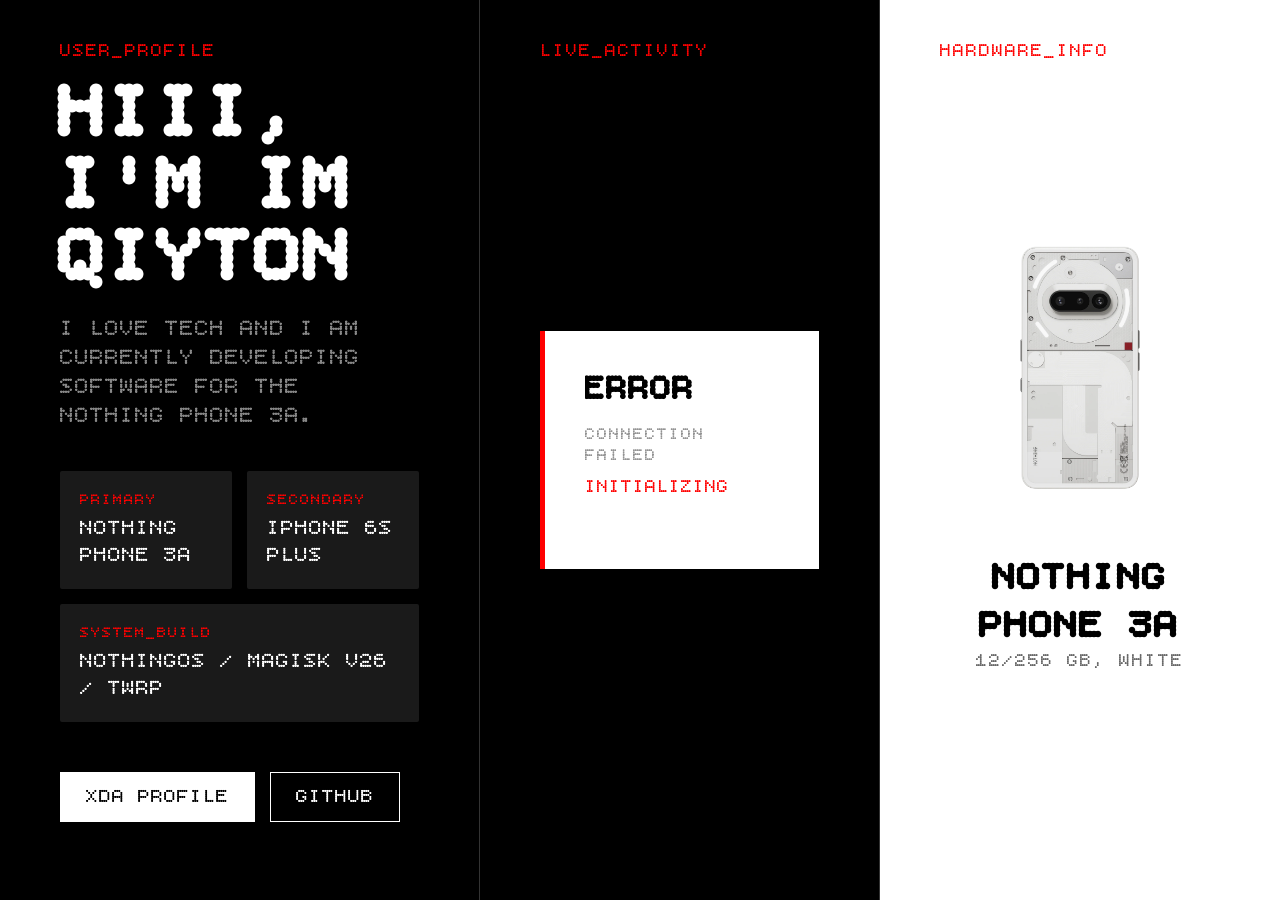
==== index.html @ 8539b096 "Add files via upload" ====
<!DOCTYPE html>
<html lang="en">
<head>
    <meta charset="UTF-8">
    <meta name="viewport" content="width=device-width, initial-scale=1.0">
    <title>IM QIYTON | NOTHING OS</title>
    <link rel="stylesheet" href="ui/style.css">
</head>
<body>

    <div class="dashboard">
        <section class="panel left-panel">
            <div class="header">
                <span class="dot-matrix color-red">USER_PROFILE</span>
            </div>
            <div class="content">
                <h1 class="title">Hiii, I'm Im qiyton</h1>
                <p class="subtitle">I love tech and I am currently developing software for the Nothing Phone 3a.</p>
                
                <div class="spec-grid">
                    <div class="spec-box">
                        <label>PRIMARY</label>
                        <p>Nothing Phone 3a</p>
                    </div>
                    <div class="spec-box">
                        <label>SECONDARY</label>
                        <p>iPhone 6s Plus</p>
                    </div>
                    <div class="spec-box full-width">
                        <label>SYSTEM_BUILD</label>
                        <p>NothingOS / Magisk v26 / TWRP</p>
                    </div>
                </div>

                <div class="actions">
                    <a href="https://xdaforums.com/m/mewqiyton.13293705/" target="_blank" class="btn btn-white">XDA PROFILE</a>
                    <a href="https://github.com/newqiyton" target="_blank" class="btn btn-outline">GITHUB</a>
                </div>
            </div>
        </section>

        <section class="panel center-panel">
            <div class="header">
                <span class="dot-matrix color-red">LIVE_ACTIVITY</span>
            </div>
            <div class="content v-center">
                <div class="project-card spotify-card">
                    <h2 class="project-title" id="track-name">FETCHING...</h2>
                    <p class="tag" id="artist-name">SYNCING DATA</p>
                    <div class="status pulse" id="listening-status">INITIALIZING</div>
                    
                    <a href="#" target="_blank" class="download-link" id="spotify-url" style="display: none;">
                        VIEW ON SPOTIFY <span>→</span>
                    </a>
                </div>
            </div>
        </section>

        <section class="panel right-panel">
            <div class="header">
                <span class="dot-matrix color-red">HARDWARE_INFO</span>
            </div>
            <div class="content v-center">
                <div class="phone-frame">
                    <img src="assets/nothing-phone-3a.png" alt="Nothing Phone 3a">
                </div>
                <div class="phone-footer">
                    <h3>Nothing Phone 3a</h3>
                    <p>12/256 GB, WHITE</p>
                </div>
            </div>
        </section>
    </div>

    <script>
        const DISCORD_ID = "1178054153830944812"; 

        async function updateSpotify() {
            try {
                const response = await fetch(`https://api.lanyard.rest/v1/users/${DISCORD_ID}`);
                const res = await response.json();
                
                if (res.success && res.data.listening_to_spotify) {
                    const spotify = res.data.spotify;

                    document.getElementById('track-name').innerText = spotify.song;
                    document.getElementById('artist-name').innerText = spotify.artist.replace(/;/g, ", ");
                    document.getElementById('listening-status').innerText = "NOW PLAYING";
                    
                    const spotifyLink = document.getElementById('spotify-url');
                    spotifyLink.href = `https://open.spotify.com/track/${spotify.track_id}`;
                    spotifyLink.style.display = "flex";
                } else {
                    document.getElementById('track-name').innerText = "SILENCE";
                    document.getElementById('artist-name').innerText = "NOTHING PLAYING";
                    document.getElementById('listening-status').innerText = "PAUSED";
                    document.getElementById('spotify-url').style.display = "none";
                }
            } catch (error) {
                console.error("Lanyard Error:", error);
                document.getElementById('track-name').innerText = "ERROR";
                document.getElementById('artist-name').innerText = "CONNECTION FAILED";
            }
        }

        updateSpotify();
        setInterval(updateSpotify, 3000);
    </script>
</body>
</html>
---- ui/style.css ----
@import url('https://fonts.googleapis.com/css2?family=Bitcount+Grid+Single&display=swap');

:root {
    --nothing-red: #FF0000;
    --nothing-black: #000000;
    --nothing-white: #FFFFFF;
    --nothing-gray: #1A1A1A;
    --font-dot: 'Bitcount Grid Single', monospace;
}

* {
    margin: 0;
    padding: 0;
    box-sizing: border-box;
}

body, html {
    height: 100vh;
    width: 100vw;
    background-color: var(--nothing-black);
    color: var(--nothing-white);
    font-family: var(--font-dot);
    overflow: hidden;
}

h1, h2, h3, p, a, label, span {
    font-family: var(--font-dot);
    text-transform: uppercase;
    letter-spacing: 1px;
}

.color-red { color: var(--nothing-red); }

.dashboard {
    display: grid;
    grid-template-columns: 1.2fr 1fr 1fr;
    height: 100vh;
    width: 100vw;
}

.panel {
    border-right: 1px solid #333;
    display: flex;
    flex-direction: column;
    padding: 60px;
    position: relative;
}

.panel:last-child { border-right: none; }

.header {
    position: absolute;
    top: 40px;
    left: 60px;
    font-size: 1.2rem;
}

.content {
    height: 100%;
    display: flex;
    flex-direction: column;
    justify-content: center;
}

.v-center {
    align-items: center;
    text-align: center;
}

.title {
    font-size: 5rem;
    line-height: 0.9;
    margin-bottom: 20px;
}

.subtitle {
    color: #888;
    font-size: 1.5rem;
    margin-bottom: 40px;
    max-width: 450px;
}

.spec-grid {
    display: grid;
    grid-template-columns: 1fr 1fr;
    gap: 15px;
    margin-bottom: 50px;
}

.spec-box {
    background: var(--nothing-gray);
    padding: 20px;
    border-radius: 2px;
}

.spec-box.full-width { grid-column: span 2; }

.spec-box label {
    display: block;
    font-size: 1rem;
    color: var(--nothing-red);
    margin-bottom: 5px;
}

.spec-box p { font-size: 1.4rem; }

.project-card {
    background: var(--nothing-white);
    color: var(--nothing-black);
    padding: 40px;
    width: 100%;
    text-align: left;
}

.project-title { font-size: 3.5rem; line-height: 1; }
.tag { font-size: 1.5rem; margin: 10px 0; color: #666; }
.status { font-size: 1.2rem; margin-bottom: 30px; color: var(--nothing-red); }

.download-link {
    display: flex;
    justify-content: space-between;
    align-items: center;
    background: var(--nothing-black);
    color: var(--nothing-white);
    text-decoration: none;
    padding: 20px;
    font-size: 1.5rem;
}

.right-panel { background-color: var(--nothing-white); color: var(--nothing-black); }

.phone-frame img {
    width: 100%;
    max-height: 55vh;
    object-fit: contain;
}

.phone-footer { margin-top: 40px; }
.phone-footer h3 { font-size: 2.5rem; }
.phone-footer p { font-size: 1.2rem; color: #666; }

.actions { display: flex; gap: 15px; }
.btn {
    padding: 12px 25px;
    text-decoration: none;
    font-size: 1.3rem;
    transition: 0.2s;
    border: 1px solid transparent;
}

.btn-white { background: var(--nothing-white); color: var(--nothing-black); }
.btn-outline { border: 1px solid var(--nothing-white); color: var(--nothing-white); }
.btn:hover { background: var(--nothing-red); color: white; border-color: var(--nothing-red); }

@media (max-width: 1100px) {
    .dashboard { grid-template-columns: 1fr; overflow-y: auto; }
    .panel { height: auto; padding: 100px 40px; border-right: none; border-bottom: 1px solid #333; }
    .title { font-size: 3.5rem; }
}
.spotify-card {
    transition: all 0.3s ease;
    border-left: 5px solid var(--nothing-red);
}

.pulse {
    animation: pulse-red 2s infinite;
}

@keyframes pulse-red {
    0% { opacity: 1; }
    50% { opacity: 0.4; }
    100% { opacity: 1; }
}

#track-name {

    font-size: 2.2rem; 
    line-height: 1.1;
    margin-bottom: 15px;

    display: -webkit-box;
    -webkit-line-clamp: 3;
    -webkit-box-orient: vertical;
    overflow: hidden;
    text-overflow: ellipsis;
}

#artist-name {
    font-size: 1.1rem;
    opacity: 0.7;
}
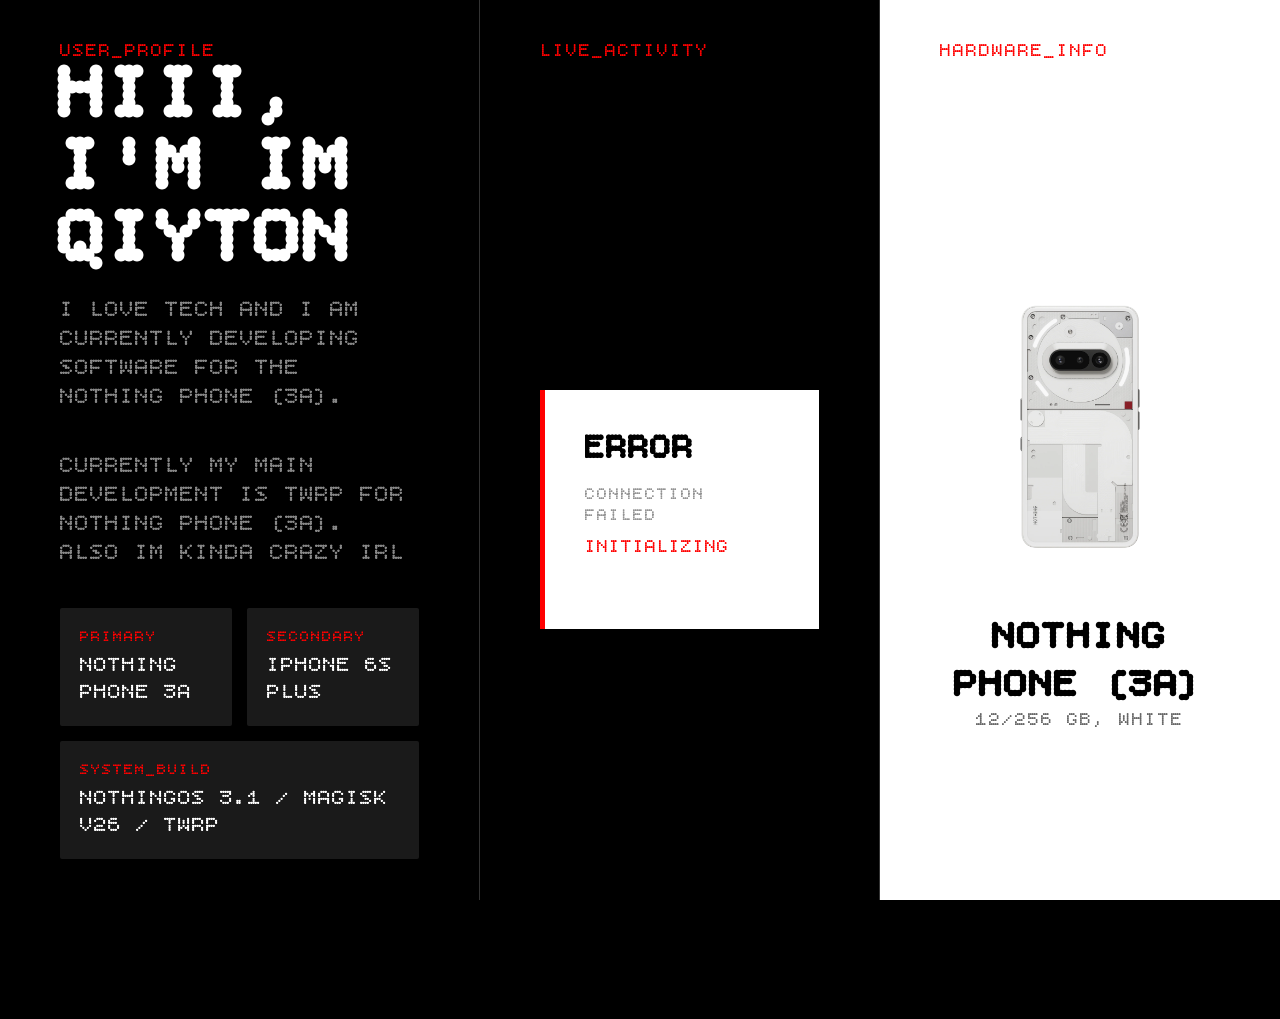
==== commit 5cbdac56: "Modify user profile and system build details Updated user profile and system build information." ====
--- a/index.html
+++ b/index.html
@@ -15,7 +15,8 @@
             </div>
             <div class="content">
                 <h1 class="title">Hiii, I'm Im qiyton</h1>
-                <p class="subtitle">I love tech and I am currently developing software for the Nothing Phone 3a.</p>
+                <p class="subtitle">I love tech and I am currently developing software for the Nothing Phone (3a).</p>
+                <p class="subtitle">Currently my main development is TWRP for Nothing Phone (3a). Also Im kinda crazy irl</p>
                 
                 <div class="spec-grid">
                     <div class="spec-box">
@@ -28,7 +29,7 @@
                     </div>
                     <div class="spec-box full-width">
                         <label>SYSTEM_BUILD</label>
-                        <p>NothingOS / Magisk v26 / TWRP</p>
+                        <p>NothingOS 3.1 / Magisk v26 / TWRP</p>
                     </div>
                 </div>
 
@@ -65,7 +66,7 @@
                     <img src="assets/nothing-phone-3a.png" alt="Nothing Phone 3a">
                 </div>
                 <div class="phone-footer">
-                    <h3>Nothing Phone 3a</h3>
+                    <h3>Nothing Phone (3a)</h3>
                     <p>12/256 GB, WHITE</p>
                 </div>
             </div>
@@ -107,4 +108,4 @@
         setInterval(updateSpotify, 3000);
     </script>
 </body>
-</html>+</html>
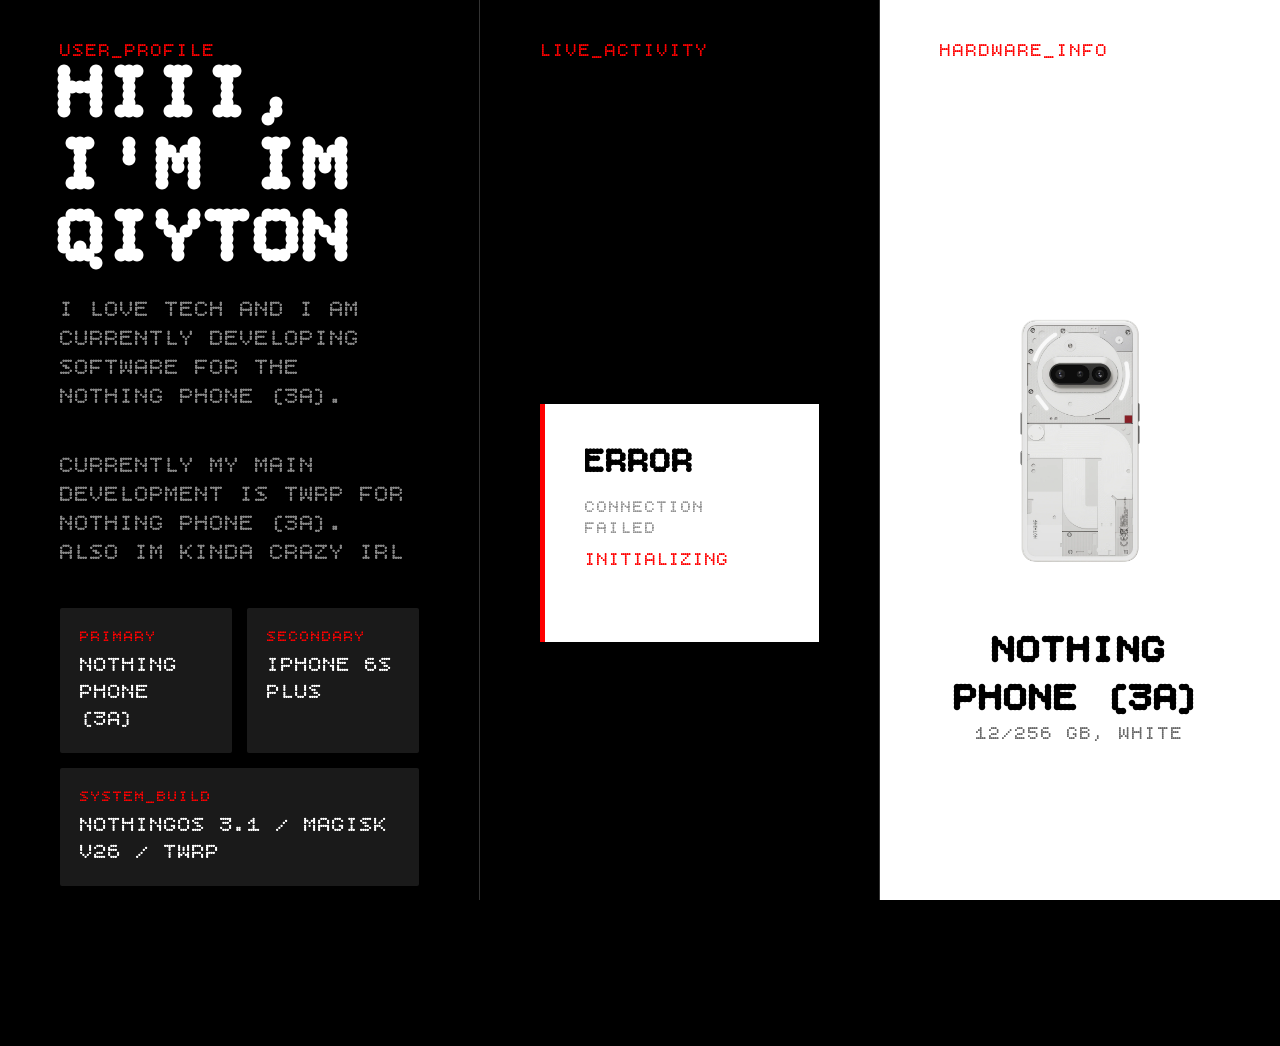
==== commit d7d7bdfe: "Fix HTML encoding issues in index.html" ====
--- a/index.html
+++ b/index.html
@@ -21,7 +21,7 @@
                 <div class="spec-grid">
                     <div class="spec-box">
                         <label>PRIMARY</label>
-                        <p>Nothing Phone 3a</p>
+                        <p>Nothing Phone (3a)</p>
                     </div>
                     <div class="spec-box">
                         <label>SECONDARY</label>
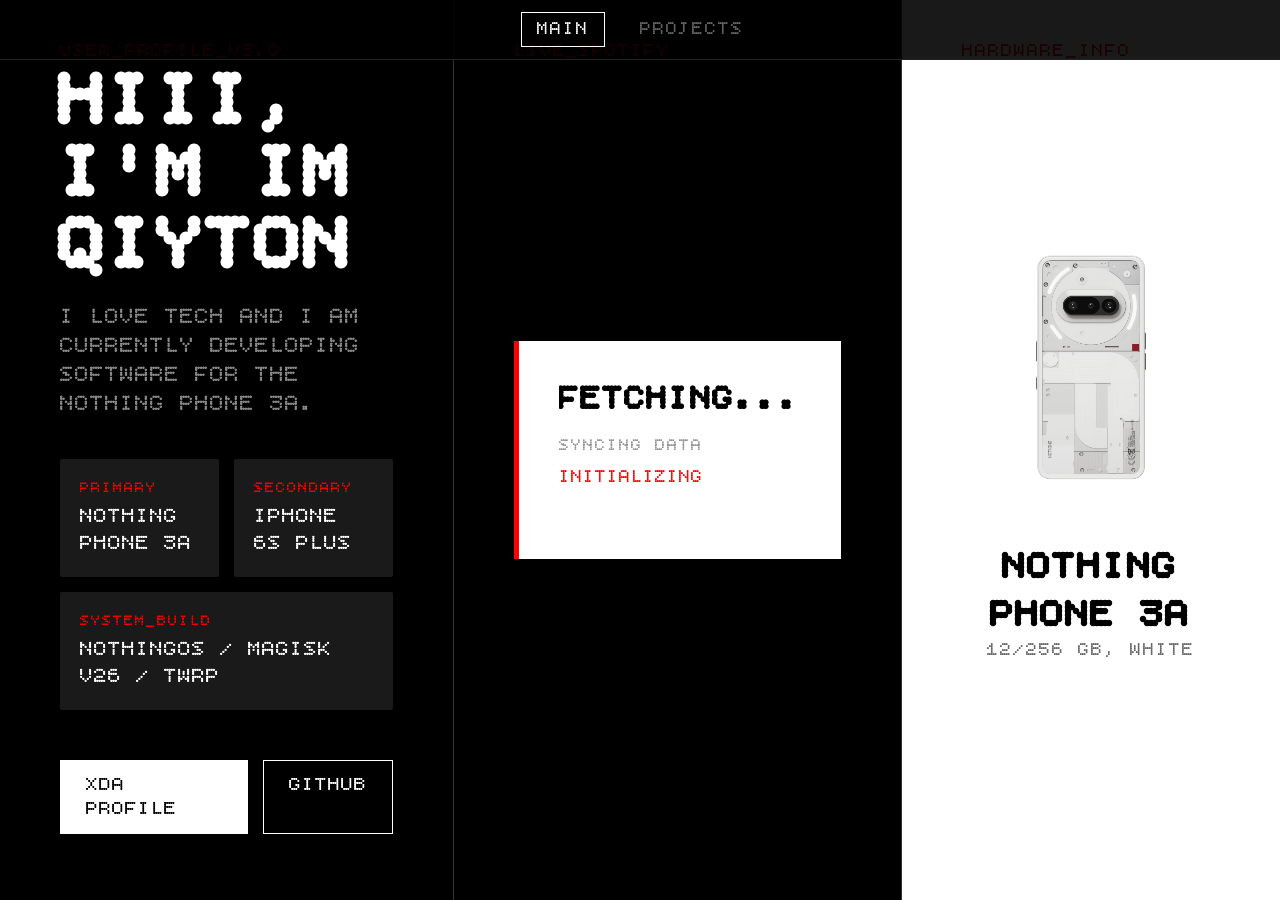
==== commit d07be556: "Add files via upload" ====
--- a/index.html
+++ b/index.html
@@ -3,25 +3,29 @@
 <head>
     <meta charset="UTF-8">
     <meta name="viewport" content="width=device-width, initial-scale=1.0">
-    <title>IM QIYTON | NOTHING OS</title>
-    <link rel="stylesheet" href="ui/style.css">
+    <title>IM QIYTON | MAIN</title>
+    <link rel="stylesheet" href="ui/index.css">
 </head>
 <body>
+
+    <nav class="top-nav">
+        <a href="index.html" class="nav-btn active">MAIN</a>
+        <a href="projects.html" class="nav-btn">PROJECTS</a>
+    </nav>
 
     <div class="dashboard">
         <section class="panel left-panel">
             <div class="header">
-                <span class="dot-matrix color-red">USER_PROFILE</span>
+                <span class="dot-matrix color-red">USER_PROFILE_v3.0</span>
             </div>
             <div class="content">
                 <h1 class="title">Hiii, I'm Im qiyton</h1>
-                <p class="subtitle">I love tech and I am currently developing software for the Nothing Phone (3a).</p>
-                <p class="subtitle">Currently my main development is TWRP for Nothing Phone (3a). Also Im kinda crazy irl</p>
+                <p class="subtitle">I love tech and I am currently developing software for the Nothing Phone 3a.</p>
                 
                 <div class="spec-grid">
                     <div class="spec-box">
                         <label>PRIMARY</label>
-                        <p>Nothing Phone (3a)</p>
+                        <p>Nothing Phone 3a</p>
                     </div>
                     <div class="spec-box">
                         <label>SECONDARY</label>
@@ -29,7 +33,7 @@
                     </div>
                     <div class="spec-box full-width">
                         <label>SYSTEM_BUILD</label>
-                        <p>NothingOS 3.1 / Magisk v26 / TWRP</p>
+                        <p>NothingOS / Magisk v26 / TWRP</p>
                     </div>
                 </div>
 
@@ -42,7 +46,7 @@
 
         <section class="panel center-panel">
             <div class="header">
-                <span class="dot-matrix color-red">LIVE_ACTIVITY</span>
+                <span class="dot-matrix color-red">LIVE_SPOTIFY</span>
             </div>
             <div class="content v-center">
                 <div class="project-card spotify-card">
@@ -66,7 +70,7 @@
                     <img src="assets/nothing-phone-3a.png" alt="Nothing Phone 3a">
                 </div>
                 <div class="phone-footer">
-                    <h3>Nothing Phone (3a)</h3>
+                    <h3>Nothing Phone 3a</h3>
                     <p>12/256 GB, WHITE</p>
                 </div>
             </div>
@@ -83,11 +87,9 @@
                 
                 if (res.success && res.data.listening_to_spotify) {
                     const spotify = res.data.spotify;
-
                     document.getElementById('track-name').innerText = spotify.song;
                     document.getElementById('artist-name').innerText = spotify.artist.replace(/;/g, ", ");
                     document.getElementById('listening-status').innerText = "NOW PLAYING";
-                    
                     const spotifyLink = document.getElementById('spotify-url');
                     spotifyLink.href = `https://open.spotify.com/track/${spotify.track_id}`;
                     spotifyLink.style.display = "flex";
@@ -99,13 +101,10 @@
                 }
             } catch (error) {
                 console.error("Lanyard Error:", error);
-                document.getElementById('track-name').innerText = "ERROR";
-                document.getElementById('artist-name').innerText = "CONNECTION FAILED";
             }
         }
-
         updateSpotify();
         setInterval(updateSpotify, 3000);
     </script>
 </body>
-</html>
+</html>
--- a/ui/index.css
+++ b/ui/index.css
@@ -0,0 +1,217 @@
+
+@import url('https://fonts.googleapis.com/css2?family=Bitcount+Grid+Single&display=swap');
+
+:root {
+    --nothing-red: #FF0000;
+    --nothing-black: #000000;
+    --nothing-white: #FFFFFF;
+    --nothing-gray: #1A1A1A;
+    --font-dot: 'Bitcount Grid Single', monospace;
+}
+
+* {
+    margin: 0;
+    padding: 0;
+    box-sizing: border-box;
+}
+
+body, html {
+    height: 100vh;
+    width: 100vw;
+    background-color: var(--nothing-black);
+    color: var(--nothing-white);
+    font-family: var(--font-dot);
+    overflow: hidden;
+}
+.top-nav {
+    position: fixed;
+    top: 0;
+    left: 0;
+    width: 100%;
+    height: 60px;
+    display: flex;
+    justify-content: center;
+    align-items: center;
+    gap: 20px;
+    z-index: 1000;
+    background: rgba(0,0,0,0.9);
+    border-bottom: 1px solid #222;
+}
+.nav-btn {
+    text-decoration: none;
+    color: #666;
+    font-size: 1.2rem;
+    padding: 5px 15px;
+    text-transform: uppercase;
+}
+.nav-btn.active {
+    color: var(--nothing-white);
+    border: 1px solid var(--nothing-white);
+}
+
+h1, h2, h3, p, a, label, span {
+    font-family: var(--font-dot);
+    text-transform: uppercase;
+    letter-spacing: 1px;
+}
+
+.color-red { color: var(--nothing-red); }
+
+.dashboard {
+    display: grid;
+    grid-template-columns: 1.2fr 1fr 1fr;
+    height: 100vh;
+    width: 100vw;
+}
+
+.panel {
+    border-right: 1px solid #333;
+    display: flex;
+    flex-direction: column;
+    padding: 60px;
+    position: relative;
+}
+
+.panel:last-child { border-right: none; }
+
+.header {
+    position: absolute;
+    top: 40px;
+    left: 60px;
+    font-size: 1.2rem;
+}
+
+.content {
+    height: 100%;
+    display: flex;
+    flex-direction: column;
+    justify-content: center;
+}
+
+.v-center {
+    align-items: center;
+    text-align: center;
+}
+
+.title {
+    font-size: 5rem;
+    line-height: 0.9;
+    margin-bottom: 20px;
+}
+
+.subtitle {
+    color: #888;
+    font-size: 1.5rem;
+    margin-bottom: 40px;
+    max-width: 450px;
+}
+
+.spec-grid {
+    display: grid;
+    grid-template-columns: 1fr 1fr;
+    gap: 15px;
+    margin-bottom: 50px;
+}
+
+.spec-box {
+    background: var(--nothing-gray);
+    padding: 20px;
+    border-radius: 2px;
+}
+
+.spec-box.full-width { grid-column: span 2; }
+
+.spec-box label {
+    display: block;
+    font-size: 1rem;
+    color: var(--nothing-red);
+    margin-bottom: 5px;
+}
+
+.spec-box p { font-size: 1.4rem; }
+
+.project-card {
+    background: var(--nothing-white);
+    color: var(--nothing-black);
+    padding: 40px;
+    width: 100%;
+    text-align: left;
+}
+
+.project-title { font-size: 3.5rem; line-height: 1; }
+.tag { font-size: 1.5rem; margin: 10px 0; color: #666; }
+.status { font-size: 1.2rem; margin-bottom: 30px; color: var(--nothing-red); }
+
+.download-link {
+    display: flex;
+    justify-content: space-between;
+    align-items: center;
+    background: var(--nothing-black);
+    color: var(--nothing-white);
+    text-decoration: none;
+    padding: 20px;
+    font-size: 1.5rem;
+}
+
+.right-panel { background-color: var(--nothing-white); color: var(--nothing-black); }
+
+.phone-frame img {
+    width: 100%;
+    max-height: 55vh;
+    object-fit: contain;
+}
+
+.phone-footer { margin-top: 40px; }
+.phone-footer h3 { font-size: 2.5rem; }
+.phone-footer p { font-size: 1.2rem; color: #666; }
+
+.actions { display: flex; gap: 15px; }
+.btn {
+    padding: 12px 25px;
+    text-decoration: none;
+    font-size: 1.3rem;
+    transition: 0.2s;
+    border: 1px solid transparent;
+}
+
+.btn-white { background: var(--nothing-white); color: var(--nothing-black); }
+.btn-outline { border: 1px solid var(--nothing-white); color: var(--nothing-white); }
+.btn:hover { background: var(--nothing-red); color: white; border-color: var(--nothing-red); }
+
+@media (max-width: 1100px) {
+    .dashboard { grid-template-columns: 1fr; overflow-y: auto; }
+    .panel { height: auto; padding: 100px 40px; border-right: none; border-bottom: 1px solid #333; }
+    .title { font-size: 3.5rem; }
+}
+.spotify-card {
+    transition: all 0.3s ease;
+    border-left: 5px solid var(--nothing-red);
+}
+
+.pulse {
+    animation: pulse-red 2s infinite;
+}
+
+@keyframes pulse-red {
+    0% { opacity: 1; }
+    50% { opacity: 0.4; }
+    100% { opacity: 1; }
+}
+
+#track-name {
+
+    font-size: 2.2rem; 
+    line-height: 1.1;
+    margin-bottom: 15px;
+
+    display: -webkit-box;
+    -webkit-line-clamp: 3;
+    -webkit-box-orient: vertical;
+    overflow: hidden;
+    text-overflow: ellipsis;
+}
+
+#artist-name {
+    font-size: 1.1rem;
+    opacity: 0.7;
+}
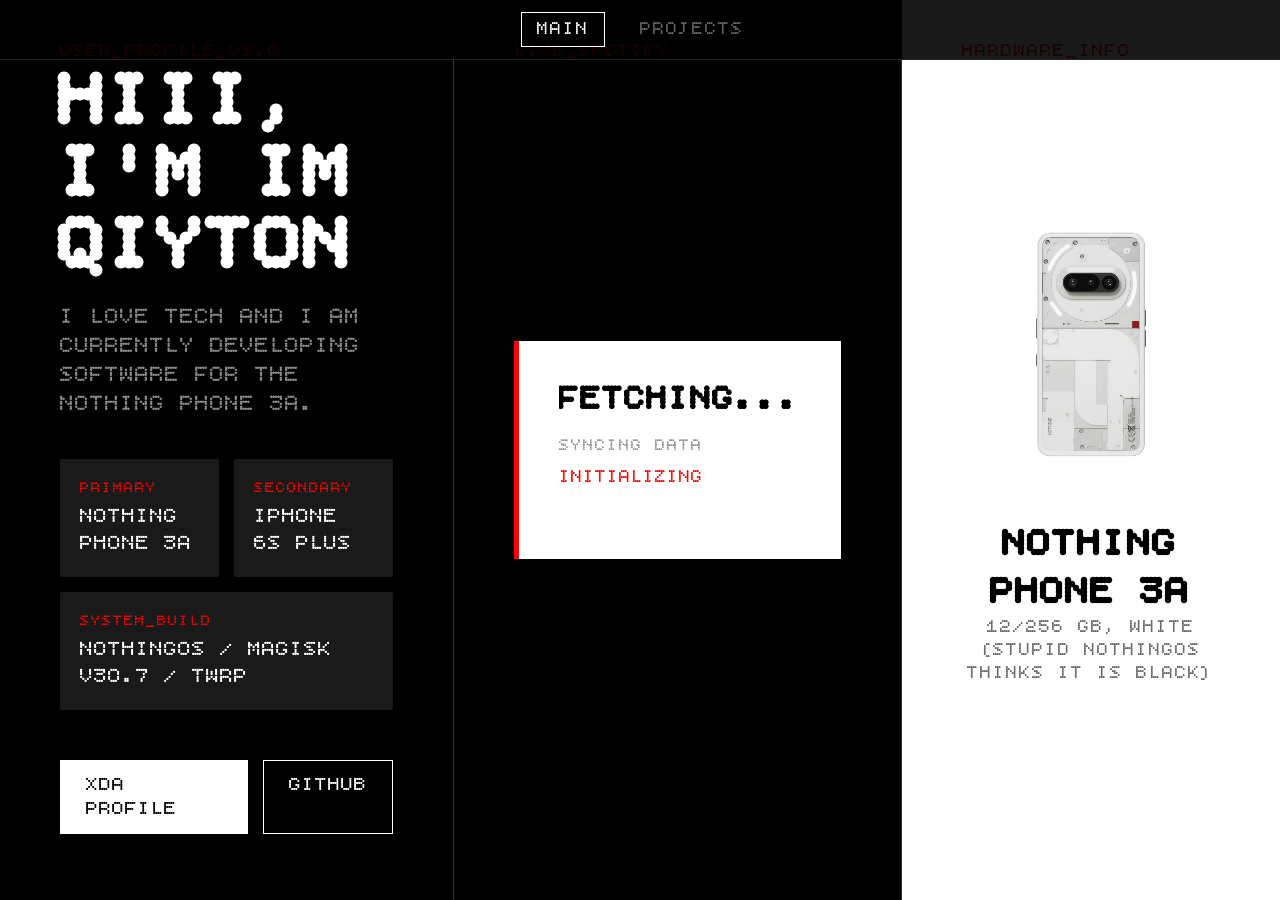
==== commit d92926a3: "Update index.html" ====
--- a/index.html
+++ b/index.html
@@ -33,7 +33,7 @@
                     </div>
                     <div class="spec-box full-width">
                         <label>SYSTEM_BUILD</label>
-                        <p>NothingOS / Magisk v26 / TWRP</p>
+                        <p>NothingOS / Magisk v30.7 / TWRP</p>
                     </div>
                 </div>
 
@@ -71,7 +71,7 @@
                 </div>
                 <div class="phone-footer">
                     <h3>Nothing Phone 3a</h3>
-                    <p>12/256 GB, WHITE</p>
+                    <p>12/256 GB, WHITE (stupid nothingos thinks it is black)</p>
                 </div>
             </div>
         </section>
@@ -107,4 +107,4 @@
         setInterval(updateSpotify, 3000);
     </script>
 </body>
-</html>+</html>
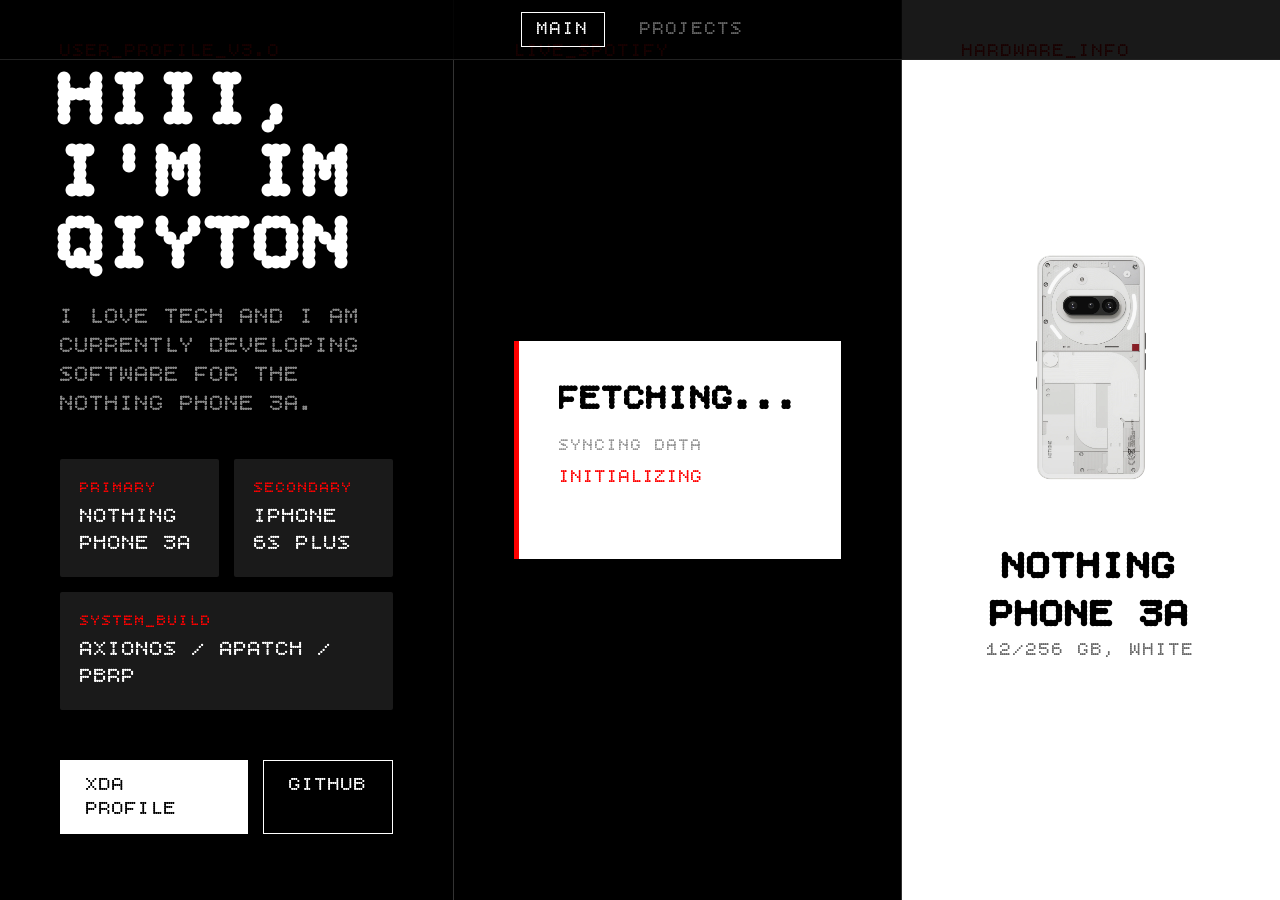
==== commit c3add009: "Update system build information in index.html Updated system build information in the user profile s" ====
--- a/index.html
+++ b/index.html
@@ -33,7 +33,7 @@
                     </div>
                     <div class="spec-box full-width">
                         <label>SYSTEM_BUILD</label>
-                        <p>NothingOS / Magisk v30.7 / TWRP</p>
+                        <p>AxionOs / APATCH / PBRP</p>
                     </div>
                 </div>
 
@@ -71,7 +71,7 @@
                 </div>
                 <div class="phone-footer">
                     <h3>Nothing Phone 3a</h3>
-                    <p>12/256 GB, WHITE (stupid nothingos thinks it is black)</p>
+                    <p>12/256 GB, WHITE</p>
                 </div>
             </div>
         </section>
